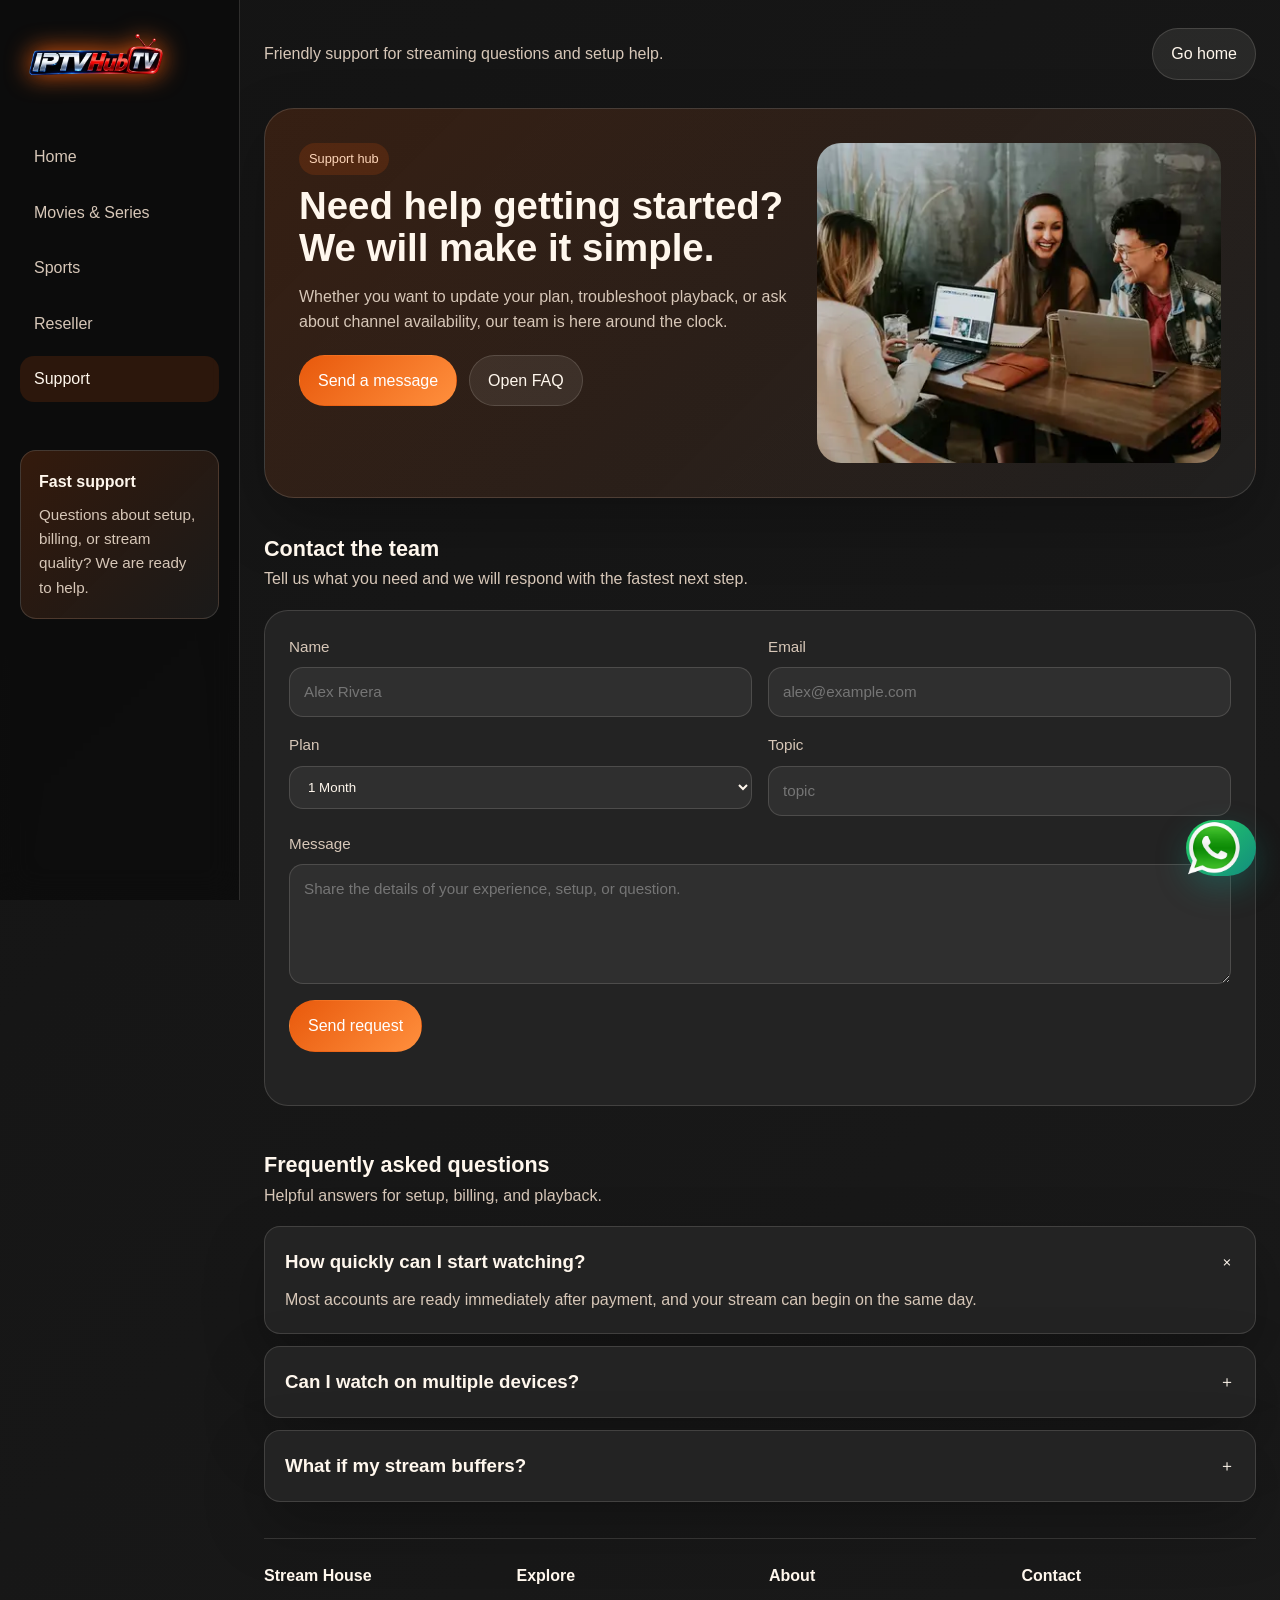
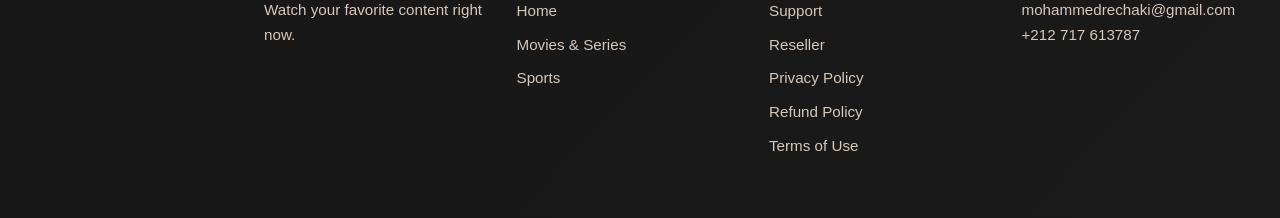
==== contact.html @ 65cf8fe4 "hello" ====
<!DOCTYPE html>
<html lang="en">
  <head>
    <meta charset="UTF-8" />
    <meta name="viewport" content="width=device-width, initial-scale=1.0" />
    <title>Support | Stream House</title>
    <meta name="description" content="Get support, browse frequently asked questions, and reach out to the Stream House team." />
    <link rel="stylesheet" href="assets/styles.css" />
  </head>
  <body>
    <div class="page-shell">
      <aside class="sidebar">
        <a class="brand" href="index.html"><img src="assets/img/logo.webp" alt="Stream House" /></a>
       <button class="mobile-toggle" aria-label="Toggle navigation" type="button">
          <span></span>
          <span></span>
          <span></span>
        </button>
        <nav class="nav-links">
          <a href="index.html">Home</a>
          <a href="movies.html">Movies &amp; Series</a>
          <a href="sports.html">Sports</a>
          <a href="reseller.html">Reseller</a>
          <a class="active" href="contact.html">Support</a>
        </nav>
        <div class="sidebar-card">
          <h3>Fast support</h3>
          <p>Questions about setup, billing, or stream quality? We are ready to help.</p>
        </div>
      </aside>

      <main class="content">
        <header class="topbar">
          <p>Friendly support for streaming questions and setup help.</p>
          <a class="btn btn-secondary" href="index.html">Go home</a>
        </header>

        <section class="hero">
          <div>
            <span class="badge">Support hub</span>
            <h1>Need help getting started? We will make it simple.</h1>
            <p class="lead">Whether you want to update your plan, troubleshoot playback, or ask about channel availability, our team is here around the clock.</p>
            <div class="hero-actions">
              <a class="btn btn-primary" href="#contact-form">Send a message</a>
              <a class="btn btn-secondary" href="#faq">Open FAQ</a>
            </div>
          </div>
          <div class="hero-media">
            <img src="assets/img/support.webp" alt="Customer support services" />
          </div>
        </section>

        <section class="section" id="contact-form">
          <div class="section-heading">
            <div>
              <h2>Contact the team</h2>
              <p>Tell us what you need and we will respond with the fastest next step.</p>
            </div>
          </div>
          <div class="form-card">
            <form id="contact-form-spree" class="form-grid" action="https://formspree.io/f/meajgwez" method="POST">
              <label>
                Name
                <input type="text" name="name" placeholder="Alex Rivera" required />
              </label>
              <label>
                Email
                <input type="email" name="email" placeholder="alex@example.com" required />
              </label>
              <label>
                Plan
                <select name="plan">
                  <option value="1 Month">1 Month</option>
                  <option value="3 Months">3 Months</option>
                  <option value="12 Months">12 Months</option>
                </select>
              </label>
              <label>
                Topic
                <input type="text" name="topic" placeholder="topic" />
              </label>
              <label style="grid-column: 1 / -1;">
                Message
                <textarea name="message" placeholder="Share the details of your experience, setup, or question." required></textarea>
              </label>
              <div style="grid-column: 1 / -1;">
                <button class="btn btn-primary" type="submit">Send request</button>
                <p class="status-message" id="contact-status"></p>
              </div>
            </form>
          </div>
        </section>

        <section class="section" id="faq">
          <div class="section-heading">
            <div>
              <h2>Frequently asked questions</h2>
              <p>Helpful answers for setup, billing, and playback.</p>
            </div>
          </div>
          <div class="faq-list">
            <article class="faq-item active">
              <header>
                <h3>How quickly can I start watching?</h3>
                <span class="faq-icon">＋</span>
              </header>
              <div class="faq-answer">
                <p>Most accounts are ready immediately after payment, and your stream can begin on the same day.</p>
              </div>
            </article>
            <article class="faq-item">
              <header>
                <h3>Can I watch on multiple devices?</h3>
                <span class="faq-icon">＋</span>
              </header>
              <div class="faq-answer">
                <p>Premium and Family plans support multi-device viewing so your home can stream at once.</p>
              </div>
            </article>
            <article class="faq-item">
              <header>
                <h3>What if my stream buffers?</h3>
                <span class="faq-icon">＋</span>
              </header>
              <div class="faq-answer">
                <p>Try switching networks or refreshing the app. Our support team can also help you optimize settings.</p>
              </div>
            </article>
          </div>
        </section>

        <footer class="site-footer">
          <div>
            <h3>Stream House</h3>
            <p>Watch your favorite content right now.</p>
          </div>
          <div>
            <h3>Explore</h3>
            <ul>
              <li><a href="index.html">Home</a></li>
              <li><a href="movies.html">Movies &amp; Series</a></li>
              <li><a href="sports.html">Sports</a></li>
            </ul>
          </div>
          <div>
            <h3>About</h3>
            <ul>
              <li><a href="contact.html">Support</a></li>
              <li><a href="reseller.html">Reseller</a></li>
              <li><a href="privacy-policy.html">Privacy Policy</a></li>
              <li><a href="refund-policy.html">Refund Policy</a></li>
              <li><a href="terms-of-use.html">Terms of Use</a></li>
            </ul>
          </div>
          <div>
            <h3>Contact</h3>
            <address style="font-style: normal; color: var(--muted);">
              <p>mohammedrechaki@gmail.com</p>
              <p>+212 717 613787</p>
            </address>
          </div>
        </footer>
      </main>
    </div>

    <a class="whatsapp-float" href="https://wa.me/212717613787?text=Hello%2C%20I%20have%20a%20support%20question." target="_blank" rel="noreferrer" aria-label="Contact us on WhatsApp">
      <span class="whatsapp-label">Chat on WhatsApp</span>
      <img src="assets/img/icons/logo-whatsapp.webp" alt="WhatsApp Icon" />
    </a>
    <script>
      window.addEventListener("DOMContentLoaded", function() {
        var form = document.getElementById("contact-form-spree");
        var status = document.getElementById("contact-status");
    
        function success() {
          form.reset();
          status.innerHTML = "Thanks for your submission! We'll get back to you shortly.";
        }
    
        function error() {
          status.innerHTML = "Oops! There was a problem submitting your form.";
        }
    
        form.addEventListener("submit", function(ev) {
          ev.preventDefault();
          var data = new FormData(form);
          fetch(form.action, {
            method: form.method,
            body: data,
            headers: {
                'Accept': 'application/json'
            }
          }).then(response => {
            if (response.ok) {
              success();
            } else {
              response.json().then(data => {
                if (Object.hasOwn(data, 'errors')) {
                  status.innerHTML = data["errors"].map(error => error["message"]).join(", ")
                } else {
                  error();
                }
              })
            }
          }).catch(error => {
            error();
          });
        });

        const urlParams = new URLSearchParams(window.location.search);
        const plan = urlParams.get('plan');
        if (plan) {
          form.querySelector('select[name="plan"]').value = plan;
        }
      });
    </script>
    <script src="assets/script.js"></script>
  </body>
</html>
---- assets/styles.css ----
/* Global theme tokens and base styling for the streaming storefront. */
:root {
  --bg: #1a1a1a;
  --surface: #232323;
  --surface-2: #2c2c2c;
  --text: #fff7ed;
  --muted: #d7c7b8;
  --accent: #e8590c;
  --accent-soft: #ff8f3d;
  --border: rgba(255, 247, 237, 0.14);
  --shadow: 0 24px 60px rgba(0, 0, 0, 0.25);
  --radius: 24px;
  --radius-sm: 16px;
}

* {
  box-sizing: border-box;
  margin: 0;
  padding: 0;
}

html {
  scroll-behavior: smooth;
}

body {
  font-family: Inter, "Segoe UI", Roboto, Arial, sans-serif;
  background: linear-gradient(135deg, #141414 0%, var(--bg) 100%);
  color: var(--text);
  line-height: 1.6;
}

a {
  color: inherit;
  text-decoration: none;
}

img {
  display: block;
  width: 100%;
  object-fit: cover;
}

button,
input,
textarea {
  font: inherit;
}

.page-shell {
  display: flex;
  min-height: 100vh;
  overflow-x: hidden;
}

.sidebar {
  width: 280px;
  padding: 10px 20px;
  border-right: 1px solid var(--border);
  background: rgba(12, 12, 12, 0.82);
  backdrop-filter: blur(16px);
  position: fixed;
  top: 0;
  left: 0;
  bottom: 0;
  display: flex;
  flex-direction: column;
  gap: 24px;
  z-index: 10;
}

.brand {
  display: flex;
  align-items: center;
}

.brand img {
  height: 100px;
  width: auto;
  object-fit: contain;
  transition: filter 0.3s ease;
   filter: drop-shadow(0 0 12px var(--accent));
}



.brand-mark {
  display: inline-flex;
  align-items: center;
  justify-content: center;
  width: 42px;
  height: 42px;
  border-radius: 14px;
  background: linear-gradient(135deg, var(--accent), var(--accent-soft));
  color: white;
}

.mobile-toggle {
  display: none;
  border: 0;
  background: var(--surface);
  color: var(--text);
  width: 46px;
  height: 46px;
  border-radius: 14px;
  cursor: pointer;
  position: relative;
  transition: transform 0.25s ease, background 0.25s ease;
}

.mobile-toggle:hover {
  transform: translateY(-1px);
}

.mobile-toggle span {
  position: absolute;
  left: 50%;
  top: 50%;
  width: 20px;
  height: 2px;
  background: currentColor;
  border-radius: 999px;
  transform: translate(-50%, -50%);
  transition: transform 0.25s ease, opacity 0.25s ease;
}

.mobile-toggle span:nth-child(2) {
  transform: translate(-50%, -8px);
}

.mobile-toggle span:nth-child(3) {
  transform: translate(-50%, 8px);
}

.mobile-toggle.active span:nth-child(1) {
  transform: translate(-50%, -50%) rotate(45deg);
}

.mobile-toggle.active span:nth-child(2) {
  opacity: 0;
}

.mobile-toggle.active span:nth-child(3) {
  transform: translate(-50%, -50%) rotate(-45deg);
}

.nav-links {
  display: flex;
  flex-direction: column;
  gap: 10px;
}

.nav-links a {
  padding: 10px 14px;
  border-radius: 14px;
  color: var(--muted);
  transition: 0.25s ease;
}

.nav-links a:hover,
.nav-links a.active {
  background: rgba(232, 89, 12, 0.14);
  color: var(--text);
}

.sidebar-card {
  margin-top: auto;
  margin-top: 24px;
  padding: 18px;
  border-radius: var(--radius-sm);
  background: linear-gradient(135deg, rgba(232, 89, 12, 0.18), rgba(255, 247, 237, 0.06));
  border: 1px solid var(--border);
}

.sidebar-card h3 {
  font-size: 1rem;
  margin-bottom: 8px;
}

.sidebar-card p {
  color: var(--muted);
  font-size: 0.95rem;
}

.content {
  flex: 1;
  min-width: 0;
  margin-left: 280px;
  padding: 32px 32px 60px;
}

.topbar {
  display: flex;
  justify-content: space-between;
  align-items: center;
  margin-bottom: 28px;
}

.topbar p {
  color: var(--muted);
}

.hero {
  display: grid;
  grid-template-columns: 1.1fr 0.9fr;
  gap: 24px;
  padding: 34px;
  border-radius: 30px;
  background: linear-gradient(135deg, rgba(232, 89, 12, 0.16), rgba(255, 247, 237, 0.04));
  border: 1px solid var(--border);
  box-shadow: var(--shadow);
}

.hero h1 {
  font-size: clamp(2rem, 3vw, 3rem);
  line-height: 1.1;
  margin-bottom: 14px;
}

.hero .lead {
  color: var(--muted);
  max-width: 580px;
  margin-bottom: 20px;
  font-size: 1rem;
}

.hero-actions {
  display: flex;
  flex-wrap: wrap;
  gap: 12px;
  margin-top: 18px;
}

.btn {
  display: inline-flex;
  align-items: center;
  justify-content: center;
  padding: 12px 18px;
  border-radius: 999px;
  border: 1px solid transparent;
  transition: transform 0.2s ease, background 0.2s ease;
  cursor: pointer;
}

.btn:hover {
  transform: translateY(-2px);
}

.btn-primary {
  background: linear-gradient(135deg, var(--accent), var(--accent-soft));
  color: white;
}

.btn-secondary {
  background: rgba(255, 247, 237, 0.08);
  color: var(--text);
  border-color: var(--border);
}

.hero-media {
  border-radius: 24px;
  overflow: hidden;
  min-height: 320px;
}

.hero-media img {
  height: 100%;
}

.section {
  padding: 34px 0 8px;
}

.section-heading {
  display: flex;
  justify-content: space-between;
  align-items: end;
  gap: 16px;
  margin-bottom: 18px;
}

.section-heading h2 {
  font-size: 1.35rem;
}

.section-heading p {
  color: var(--muted);
  max-width: 560px;
}

.card-grid {
  display: grid;
  grid-template-columns: repeat(3, minmax(0, 1fr));
  gap: 18px;
}

.testimonial-card,
.contact-card,
.faq-item,
.slide-card {
  background: var(--surface);
  border: 1px solid var(--border);
  border-radius: var(--radius-sm);
  padding: 20px;
  box-shadow: var(--shadow);
}

.slide-card h3,
.contact-card h3 {
  margin-bottom: 8px;
}

.slide-card p,
.contact-card p,
.faq-answer p {
  color: var(--muted);
}

.badge {
  display: inline-block;
  font-size: 0.8rem;
  padding: 6px 10px;
  border-radius: 999px;
  background: rgba(232, 89, 12, 0.16);
  color: #ffd7bb;
  margin-bottom: 10px;
}

.stats-grid {
  display: grid;
  grid-template-columns: repeat(4, minmax(0, 1fr));
  gap: 16px;
  margin-top: 18px;
}

.stat-card {
  padding: 20px;
  text-align: center;
  border-radius: 20px;
  background: linear-gradient(135deg, rgba(232, 89, 12, 0.18), rgba(255, 247, 237, 0.05));
  border: 1px solid var(--border);
}

.stat-number {
  display: block;
  font-size: 1.8rem;
  font-weight: 700;
  color: #ffd7bb;
}

.swiper-shell {
  position: relative;
  width: 100%;
}

.swiper {
  overflow: hidden;
  padding: 4px 0 16px;
}

.swiper-wrapper {
  display: flex;
  align-items: stretch;
}

.swiper-slide {
  height: auto;
  display: flex;
  padding: 0 8px;
  min-width: 0;
}

.slide-card {
  height: 100%;
  width: 100%;
  display: flex;
  flex-direction: column;
  gap: 12px;
  padding: 16px;
  min-width: 0;
}

.slider-actions {
  display: flex;
  justify-content: flex-end;
  gap: 10px;
  margin-top: 10px;
}

.slider-btn {
  border: 0;
  width: 42px;
  height: 42px;
  border-radius: 50%;
  background: rgba(255, 247, 237, 0.1);
  color: var(--text);
  cursor: pointer;
}

.slider-btn:disabled {
  opacity: 0.45;
  cursor: not-allowed;
}

.slide-card img {
  display: block;
  width: 100%;
  height: 280px;
  object-fit: cover;
  object-position: center;
  border-radius: 16px;
  aspect-ratio: 16 / 9;
}

.testimonial-grid {
  display: grid;
  grid-template-columns: repeat(3, minmax(0, 1fr));
  gap: 18px;
  align-items: stretch;
}

.testimonial-card {
  position: relative;
  display: flex;
  flex-direction: column;
  gap: 14px;
  padding: 22px;
  border-radius: 22px;
  background: linear-gradient(135deg, rgba(255, 255, 255, 0.08), rgba(255, 255, 255, 0.03));
  border: 1px solid var(--border);
  box-shadow: var(--shadow);
  backdrop-filter: blur(14px);
  overflow: hidden;
  transition: transform 0.35s ease, border-color 0.35s ease, box-shadow 0.35s ease;
}

.testimonial-card::before {
  content: "";
  position: absolute;
  right: -24px;
  bottom: -24px;
  width: 120px;
  height: 120px;
  border-radius: 50%;
  background: radial-gradient(circle, rgba(232, 89, 12, 0.2), transparent 70%);
  opacity: 0;
  transition: opacity 0.35s ease;
  pointer-events: none;
}

.testimonial-card:hover {
  transform: translateY(-6px);
  border-color: rgba(255, 143, 61, 0.38);
  box-shadow: 0 24px 60px rgba(0, 0, 0, 0.28);
}

.testimonial-card:hover::before {
  opacity: 1;
}

.testimonial-card:hover .testimonial-avatar {
  transform: scale(1.06);
}

.testimonial-card:hover .stars span {
  animation: starShimmer 0.7s ease infinite;
}

.testimonial-top {
  display: flex;
  align-items: center;
  gap: 12px;
}

.testimonial-avatar {
  display: inline-flex;
  align-items: center;
  justify-content: center;
  width: 48px;
  height: 48px;
  border-radius: 50%;
  background: linear-gradient(135deg, var(--accent), var(--accent-soft));
  color: white;
  font-weight: 700;
  flex-shrink: 0;
  transition: transform 0.35s ease;
}

.testimonial-person h3 {
  margin-bottom: 2px;
  font-size: 1rem;
}

.testimonial-role {
  color: var(--muted);
  font-size: 0.84rem;
}

.verified-badge {
  margin-left: auto;
  display: inline-flex;
  align-items: center;
  padding: 6px 10px;
  border-radius: 999px;
  background: rgba(232, 89, 12, 0.16);
  color: #ffd7bb;
  font-size: 0.72rem;
  letter-spacing: 0.04em;
  text-transform: uppercase;
}

.stars {
  display: flex;
  gap: 4px;
  color: #ffbf47;
  font-size: 1rem;
}

.testimonial-card blockquote {
  color: var(--muted);
  margin: 0;
  line-height: 1.75;
}

.testimonial-meta {
  color: #ffd7bb;
  font-size: 0.95rem;
  margin-top: auto;
}

@keyframes starShimmer {
  0%,
  100% {
    transform: translateY(0);
  }
  50% {
    transform: translateY(-1px);
  }
}

.faq-list {
  display: grid;
  gap: 12px;
}

.faq-item header {
  display: flex;
  justify-content: space-between;
  align-items: center;
  cursor: pointer;
}

.faq-answer {
  max-height: 0;
  overflow: hidden;
  transition: max-height 0.25s ease;
}

.faq-item.active .faq-answer {
  max-height: 140px;
  margin-top: 10px;
}

.faq-icon {
  transition: transform 0.2s ease;
}

.faq-item.active .faq-icon {
  transform: rotate(45deg);
}



.form-card,
.contact-card {
  padding: 24px;
  border-radius: 24px;
  background: var(--surface);
  border: 1px solid var(--border);
}

.form-grid {
  display: grid;
  grid-template-columns: repeat(2, minmax(0, 1fr));
  gap: 16px;
}

label {
  display: flex;
  flex-direction: column;
  gap: 8px;
  color: var(--muted);
  font-size: 0.95rem;
}

input,
textarea,
select {
  padding: 12px 14px;
  border-radius: 14px;
  border: 1px solid var(--border);
  background: rgba(255, 255, 255, 0.06);
  color: var(--text);
}

textarea {
  min-height: 120px;
  resize: vertical;
}

.site-footer {
  margin-top: 28px;
  padding-top: 24px;
  border-top: 1px solid var(--border);
  display: grid;
  grid-template-columns: repeat(4, minmax(0, 1fr));
  gap: 18px;
}

.site-footer h3 {
  margin-bottom: 10px;
  font-size: 1rem;
}

.site-footer a,
.site-footer p {
  color: var(--muted);
  font-size: 0.95rem;
}

.site-footer ul {
  list-style: none;
  display: grid;
  gap: 8px;
}

.whatsapp-float {
  position: fixed;
  right: 24px;
  bottom: 24px;
  display: inline-flex;
  align-items: center;
  gap: 10px;
  padding: 0 14px 0 0;
  height: 56px;
  border-radius: 999px;
  background: linear-gradient(135deg, #25D366, #128C7E);
  color: white;
  box-shadow: 0 12px 30px rgba(18, 140, 126, 0.35);
  z-index: 1000;
  transition: transform 0.2s ease, box-shadow 0.2s ease, padding 0.25s ease;
  animation: whatsappPulse 2.4s ease-in-out infinite;
  text-decoration: none;
}

.whatsapp-float:hover {
  transform: translateY(-2px) scale(1.04);
  box-shadow: 0 16px 34px rgba(18, 140, 126, 0.4);
  animation: none;
  padding-right: 18px;
}

.whatsapp-float svg,
.whatsapp-float img {
  width: 56px;
  height: 56px;
  flex-shrink: 0;
}

.whatsapp-label {
  display: none;
}

@keyframes whatsappPulse {
  0%, 100% {
    transform: scale(1);
    box-shadow: 0 12px 30px rgba(18, 140, 126, 0.35);
  }
  50% {
    transform: scale(1.05);
    box-shadow: 0 16px 34px rgba(18, 140, 126, 0.45);
  }
}

.status-message {
  margin-top: 10px;
  color: #ffd7bb;
  min-height: 1.2em;
}

.section-features,
.section-devices,
.how-it-works-section,
.testimonials-section {
  padding-top: 28px;
}

.testimonials-section {
  position: relative;
}

.feature-grid,
.device-grid {
  display: grid;
  gap: 18px;
}

.feature-grid {
  grid-template-columns: repeat(4, minmax(0, 1fr));
}

.how-it-works-grid {
  display: grid;
  grid-template-columns: repeat(3, minmax(0, 1fr));
  gap: 18px;
}

.device-grid {
  grid-template-columns: repeat(6, minmax(0, 1fr));
}

.feature-card,
.device-card {
  position: relative;
  overflow: hidden;
  padding: 22px;
  border-radius: 20px;
  background: linear-gradient(135deg, rgba(255, 255, 255, 0.08), rgba(255, 255, 255, 0.03));
  border: 1px solid var(--border);
  box-shadow: var(--shadow);
  backdrop-filter: blur(12px);
  transition: transform 0.35s ease, border-color 0.35s ease, box-shadow 0.35s ease;
}

.feature-card:hover,
.device-card:hover {
  transform: translateY(-8px);
  border-color: rgba(255, 143, 61, 0.42);
  box-shadow: 0 30px 70px rgba(0, 0, 0, 0.28);
}

.feature-icon,
.device-icon {
  display: inline-flex;
  align-items: center;
  justify-content: center;
  width: 56px;
  height: 56px;
  border-radius: 50%;
  overflow: hidden;
  background: linear-gradient(135deg, rgba(232, 89, 12, 0.95), rgba(255, 143, 61, 0.9));
  color: white;
  box-shadow: inset 0 1px 0 rgba(255, 255, 255, 0.2);
  transition: transform 0.35s ease, box-shadow 0.35s ease;
}

.feature-card:hover .feature-icon,
.device-card:hover .device-icon {
  transform: scale(1.06);
  box-shadow: 0 10px 20px rgba(232, 89, 12, 0.2);
}


.device-icon img {
  width: 100%;
  height: 100%;
  object-fit: contain;
  padding: 12px;
  display: block;
  filter: drop-shadow(0 4px 6px rgba(0, 0, 0, 0.2));
}
.feature-icon img{
 width: 100%;
  height: 100%;
  object-fit: cover;
  display: block;
  filter: drop-shadow(0 4px 6px rgba(0, 0, 0, 0.2));
}


.feature-card h3,
.device-card h3 {
  margin: 16px 0 8px;
  font-size: 1.05rem;
}

.feature-card p {
  color: var(--muted);
  font-size: 0.95rem;
}

.how-it-works-card {
  position: relative;
  display: flex;
  flex-direction: column;
  align-items: flex-start;
  gap: 14px;
  padding: 24px;
  border-radius: 22px;
  background: linear-gradient(135deg, rgba(255, 255, 255, 0.08), rgba(255, 255, 255, 0.03));
  border: 1px solid var(--border);
  box-shadow: var(--shadow);
  backdrop-filter: blur(12px);
  transition: transform 0.35s ease, border-color 0.35s ease, box-shadow 0.35s ease;
  overflow: hidden;
}

.how-it-works-card:hover {
  transform: translateY(-8px);
  border-color: rgba(255, 143, 61, 0.42);
  box-shadow: 0 30px 70px rgba(0, 0, 0, 0.28);
}

.step-number {
  font-size: clamp(2.25rem, 4vw, 3rem);
  font-weight: 800;
  line-height: 1;
  letter-spacing: 0.08em;
  color: rgba(255, 247, 237, 0.16);
}

.step-icon {
  display: inline-flex;
  align-items: center;
  justify-content: center;
  width: 56px;
  height: 56px;
  border-radius: 50%;
  background: linear-gradient(135deg, var(--accent), var(--accent-soft));
  color: white;
  box-shadow: inset 0 1px 0 rgba(255, 255, 255, 0.2);
}

.step-icon svg {
  width: 24px;
  height: 24px;
}

.how-it-works-card h3 {
  margin: 0;
  font-size: 1.05rem;
}

.how-it-works-card p {
  color: var(--muted);
  font-size: 0.95rem;
  margin: 0;
}

.device-card {
  display: flex;
  flex-direction: column;
  align-items: flex-start;
  justify-content: space-between;
  min-height: 162px;
}

.device-badge {
  display: inline-flex;
  align-items: center;
  padding: 6px 10px;
  border-radius: 999px;
  background: rgba(232, 89, 12, 0.16);
  color: #ffd7bb;
  font-size: 0.8rem;
}

.reveal {
  opacity: 0;
  transform: translateY(24px) scale(0.98);
  transition: opacity 0.7s ease, transform 0.7s ease;
  transition-delay: var(--delay, 0s);
}

.reveal.is-visible {
  opacity: 1;
  transform: translateY(0) scale(1);
}

.pricing-section {
  position: relative;
  overflow: hidden;
}

.pricing-section::before {
  content: "";
  position: absolute;
  right: -60px;
  top: -40px;
  width: 220px;
  height: 220px;
  border-radius: 50%;
  background: radial-gradient(circle, rgba(232, 89, 12, 0.24), transparent 70%);
  filter: blur(40px);
  pointer-events: none;
}

.pricing-grid {
  display: grid;
  grid-template-columns: repeat(3, minmax(0, 1fr));
  gap: 18px;
  margin-top: 10px;
}

.pricing-card {
  position: relative;
  display: flex;
  flex-direction: column;
  gap: 16px;
  padding: 24px;
  border-radius: 24px;
  background: linear-gradient(135deg, rgba(255, 255, 255, 0.08), rgba(255, 255, 255, 0.03));
  border: 1px solid var(--border);
  box-shadow: var(--shadow);
  transition: transform 0.3s ease, border-color 0.3s ease, box-shadow 0.3s ease;
}

.pricing-card:hover {
  transform: translateY(-8px);
  border-color: rgba(255, 143, 61, 0.38);
  box-shadow: 0 30px 70px rgba(0, 0, 0, 0.28);
}

.pricing-card-featured {
  border-color: rgba(255, 143, 61, 0.4);
  transform: translateY(-6px) scale(1.01);
  background: linear-gradient(135deg, rgba(232, 89, 12, 0.18), rgba(255, 255, 255, 0.05));
}

.pricing-card-featured:hover {
  transform: translateY(-10px) scale(1.02);
}

.popular-badge {
  position: absolute;
  top: 16px;
  right: 16px;
  display: inline-flex;
  align-items: center;
  padding: 6px 10px;
  border-radius: 999px;
  background: rgba(255, 247, 237, 0.14);
  color: #ffd7bb;
  font-size: 0.75rem;
  letter-spacing: 0.04em;
  text-transform: uppercase;
}

.pricing-header h3 {
  margin-bottom: 6px;
  font-size: 1.2rem;
}

.pricing-meta {
  color: var(--muted);
  font-size: 0.95rem;
}

.price-row {
  display: flex;
  align-items: baseline;
  gap: 6px;
}

.price {
  font-size: 2.1rem;
  font-weight: 700;
  color: #ffd7bb;
}

.price-period {
  color: var(--muted);
  font-size: 0.95rem;
}

.pricing-features {
  list-style: none;
  display: grid;
  gap: 10px;
  color: var(--muted);
  margin-top: 4px;
}

.pricing-features li {
  display: flex;
  align-items: center;
  gap: 10px;
}

.feature-check {
  display: inline-flex;
  align-items: center;
  justify-content: center;
  width: 22px;
  height: 22px;
  border-radius: 50%;
  background: rgba(232, 89, 12, 0.16);
  color: #ffd7bb;
  font-size: 0.85rem;
  flex-shrink: 0;
}

.pricing-btn {
  margin-top: auto;
  width: 100%;
}

.pricing-footer {
  display: flex;
  flex-wrap: wrap;
  justify-content: space-between;
  align-items: center;
  gap: 12px;
  margin-top: 20px;
  padding: 18px 20px;
  border-radius: 20px;
  background: rgba(255, 255, 255, 0.05);
  border: 1px solid var(--border);
}

.pricing-trust {
  display: flex;
  flex-wrap: wrap;
  align-items: center;
  gap: 12px;
}

.trust-badge {
  display: inline-flex;
  align-items: center;
  padding: 8px 12px;
  border-radius: 999px;
  background: rgba(232, 89, 12, 0.16);
  color: #ffd7bb;
  font-size: 0.9rem;
}

.payment-icons {
  display: flex;
  flex-wrap: wrap;
  gap: 8px;
}

.payment-chip {
  padding: 8px 10px;
  border-radius: 999px;
  background: rgba(255, 255, 255, 0.07);
  border: 1px solid var(--border);
  color: var(--muted);
  font-size: 0.82rem;
}

.pricing-note {
  color: var(--muted);
  font-size: 0.95rem;
}

.faq-preview {
  margin-top: 20px;
  padding: 20px;
  border-radius: 24px;
  background: linear-gradient(135deg, rgba(232, 89, 12, 0.12), rgba(255, 255, 255, 0.04));
  border: 1px solid var(--border);
}

.faq-preview-header h3 {
  margin-bottom: 12px;
  font-size: 1.08rem;
}

.faq-preview .faq-item {
  padding: 16px 18px;
}

.faq-preview .faq-item header h4 {
  font-size: 1rem;
}

.live-tv-section {
  padding-top: 28px;
}

.live-tv-swiper-shell {
  overflow: hidden;
  padding: 4px 0 8px;
}

.live-tv-swiper {
  overflow: visible;
}

.live-tv-swiper .swiper-wrapper {
  align-items: center;
}

.live-tv-slide {
  width: auto;
  display: flex;
  align-items: center;
  justify-content: center;
}

.live-tv-slide img {
  width: 100px;
  height: 56px;
  object-fit: contain;
  padding: 10px 8px;
  border-radius: 16px;
  background: transparent;
  box-shadow: none;
  border: none;
  transition: transform 0.3s ease;
}

.live-tv-slide:hover img {
  transform: translateY(-4px);
}

.cta-section {
  padding-top: 28px;
}

.cta-card {
  position: relative;
  display: flex;
  flex-direction: column;
  align-items: center;
  text-align: center;
  gap: 16px;
  padding: 36px 28px;
  border-radius: 28px;
  background: linear-gradient(135deg, rgba(232, 89, 12, 0.14), rgba(255, 255, 255, 0.05));
  border: 1px solid var(--border);
  box-shadow: var(--shadow);
  overflow: hidden;
}

.cta-card::before {
  content: "";
  position: absolute;
  inset: auto -50px -40px auto;
  width: 220px;
  height: 220px;
  border-radius: 50%;
  background: radial-gradient(circle, rgba(232, 89, 12, 0.18), transparent 70%);
  pointer-events: none;
}

.cta-card h2 {
  font-size: clamp(1.6rem, 2.6vw, 2.2rem);
  line-height: 1.2;
}

.cta-card > p {
  color: var(--muted);
  max-width: 760px;
  margin: 0 auto;
}

.cta-highlights {
  display: flex;
  flex-wrap: wrap;
  justify-content: center;
  gap: 10px 14px;
  list-style: none;
  padding: 0;
  margin: 4px 0 0;
}

.cta-highlights li {
  display: inline-flex;
  align-items: center;
  gap: 8px;
  padding: 8px 12px;
  border-radius: 999px;
  background: rgba(255, 255, 255, 0.06);
  border: 1px solid var(--border);
  color: var(--muted);
  font-size: 0.92rem;
}

.cta-actions {
  display: flex;
  flex-wrap: wrap;
  justify-content: center;
  gap: 12px;
  width: 100%;
  margin-top: 6px;
}

.cta-btn {
  min-width: 220px;
  justify-content: center;
}

.cta-btn-outline {
  background: rgba(255, 255, 255, 0.04);
  border-color: var(--border);
}

.cta-icon {
  display: inline-flex;
  align-items: center;
  justify-content: center;
  margin-right: 8px;
}

.cta-icon svg {
  width: 18px;
  height: 18px;
}

.cta-note {
  color: var(--muted);
  font-size: 0.95rem;
  margin-top: 2px;
}

.collection-card,
.genre-card,
.rank-card,
.release-card {
  position: relative;
  overflow: hidden;
  display: flex;
  flex-direction: column;
  gap: 12px;
  padding: 20px;
  border-radius: 22px;
  background: linear-gradient(135deg, rgba(255, 255, 255, 0.08), rgba(255, 255, 255, 0.03));
  border: 1px solid var(--border);
  box-shadow: var(--shadow);
  transition: transform 0.35s ease, border-color 0.35s ease, box-shadow 0.35s ease;
}

.collection-card:hover,
.genre-card:hover,
.rank-card:hover,
.release-card:hover {
  transform: translateY(-6px);
  border-color: rgba(255, 143, 61, 0.38);
  box-shadow: 0 24px 60px rgba(0, 0, 0, 0.28);
}

.collection-visual {
  height: 124px;
  border-radius: 16px;
  background-size: cover;
  background-position: center;
  margin-bottom: 4px;
  overflow: hidden;
}

.collection-visual img {
  width: 100%;
  height: 100%;
  object-fit: cover;
  display: block;
}

.collection-visual-1 {
  background: linear-gradient(135deg, rgba(232, 89, 12, 0.9), rgba(255, 143, 61, 0.4));
}

.collection-visual-2 {
  background: linear-gradient(135deg, rgba(255, 143, 61, 0.95), rgba(255, 247, 237, 0.18));
}

.collection-visual-3 {
  background: linear-gradient(135deg, rgba(255, 247, 237, 0.22), rgba(232, 89, 12, 0.8));
}

.collection-visual-4 {
  background: linear-gradient(135deg, rgba(20, 20, 20, 0.95), rgba(232, 89, 12, 0.42));
}

.collection-visual-5 {
  background: linear-gradient(135deg, rgba(255, 255, 255, 0.16), rgba(232, 89, 12, 0.72));
}

.collection-visual-6 {
  background: linear-gradient(135deg, rgba(232, 89, 12, 0.74), rgba(10, 10, 10, 0.92));
}

.collection-card h3,
.genre-card span,
.rank-card h3,
.release-card h3 {
  font-size: 1.05rem;
}

.collection-card p,
.genre-card,
.rank-card p,
.release-card p {
  color: var(--muted);
}

.genre-grid {
  display: grid;
  grid-template-columns: repeat(4, minmax(0, 1fr));
  gap: 18px;
}

.genre-card {
  align-items: center;
  justify-content: center;
  min-height: 88px;
  text-align: center;
  font-weight: 600;
  letter-spacing: 0.04em;
  text-transform: uppercase;
}

.ranked-list {
  display: grid;
  gap: 14px;
  list-style: none;
}

.rank-card {
  flex-direction: row;
  align-items: flex-start;
  gap: 16px;
}

.rank-number {
  display: inline-flex;
  align-items: center;
  justify-content: center;
  width: 44px;
  height: 44px;
  border-radius: 50%;
  background: linear-gradient(135deg, var(--accent), var(--accent-soft));
  color: white;
  font-weight: 700;
  flex-shrink: 0;
}

.rank-top,
.release-top {
  display: flex;
  align-items: center;
  justify-content: space-between;
  gap: 10px;
  margin-bottom: 6px;
}

.release-grid {
  display: grid;
  grid-template-columns: repeat(3, minmax(0, 1fr));
  gap: 18px;
}

.poster-placeholder {
  display: flex;
  align-items: center;
  justify-content: center;
  min-height: 164px;
  border-radius: 16px;
  background: linear-gradient(135deg, rgba(232, 89, 12, 0.25), rgba(255, 247, 237, 0.06));
  color: #ffd7bb;
  font-weight: 700;
  letter-spacing: 0.08em;
  text-transform: uppercase;
}

.release-poster {
  display: block;
  width: 100%;
  height: 164px;
  object-fit: cover;
  object-position: center;
  border-radius: 16px;
}

.release-body {
  display: flex;
  flex-direction: column;
  gap: 8px;
}

.release-tags {
  display: flex;
  flex-wrap: wrap;
  gap: 8px;
}

.chip {
  display: inline-flex;
  align-items: center;
  padding: 6px 10px;
  border-radius: 999px;
  background: rgba(232, 89, 12, 0.16);
  color: #ffd7bb;
  font-size: 0.78rem;
}

.feature-icon svg,
.device-icon svg {
  width: 24px;
  height: 24px;
}

@media (max-width: 960px) {
  .page-shell {
    flex-direction: column;
  }

  .sidebar {
    width: 100%;
    height: auto;
    position: relative;
    inset: auto;
    z-index: 1000;
    display: flex;
    flex-direction: row;
    align-items: center;
    justify-content: space-between;
    padding: 16px 18px;
    border-right: 0;
    border-bottom: 1px solid var(--border);
    border-radius: 0 0 20px 20px;
  }

  .nav-links {
    display: none;
    position: absolute;
    top: calc(100% + 10px);
    left: 16px;
    right: 16px;
    flex-direction: column;
    padding: 12px;
    border-radius: 16px;
    background: rgba(12, 12, 12, 0.96);
    border: 1px solid var(--border);
    opacity: 0;
    transform: translateY(-6px);
    transition: opacity 0.25s ease, transform 0.25s ease;
    pointer-events: none;
  }

  .nav-links.show {
    display: flex;
    opacity: 1;
    transform: translateY(0);
    pointer-events: auto;
  }

  .mobile-toggle {
    display: inline-flex;
    justify-content: center;
    align-items: center;
    margin-left: auto;
  }

  .content {
    margin-left: 0;
    padding-top: 110px;
  }

  .hero,
  .newsletter {
    grid-template-columns: 1fr;
  }

  .card-grid,
  .stats-grid,
  .testimonial-grid,
  .site-footer {
    grid-template-columns: 1fr 1fr;
  }

  .feature-grid {
    grid-template-columns: repeat(2, minmax(0, 1fr));
  }

  .genre-grid {
    grid-template-columns: repeat(3, minmax(0, 1fr));
  }

  .release-grid {
    grid-template-columns: repeat(2, minmax(0, 1fr));
  }

  .how-it-works-grid {
    grid-template-columns: repeat(2, minmax(0, 1fr));
  }

  .device-grid {
    grid-template-columns: repeat(4, minmax(0, 1fr));
  }

  .pricing-grid {
    grid-template-columns: repeat(2, minmax(0, 1fr));
  }

  .pricing-card-featured {
    grid-column: span 2;
  }
}

@media (min-width: 961px) and (max-width: 1280px) {
  .sidebar {
    width: 240px;
  }

  .content {
    margin-left: 240px;
    padding: 28px 24px 60px;
  }
}

@media (max-width: 640px) {
  .content {
    padding: 20px 16px 48px;
  }

  .hero,
  .newsletter,
  .form-card,
  .contact-card,
  .plan-card,
  .slide-card {
    padding: 18px;
  }

  .card-grid,
  .stats-grid,
  .testimonial-grid,
  .site-footer,
  .form-grid,
  .feature-grid,
  .how-it-works-grid,
  .genre-grid,
  .release-grid {
    grid-template-columns: 1fr;
  }

  .device-grid {
    grid-template-columns: repeat(2, minmax(0, 1fr));
  }

  .device-card {
    min-height: 140px;
    padding: 18px;
  }

  .device-icon {
    width: 46px;
    height: 46px;
  }

  .device-icon img {
    padding: 10px;
  }

  .hero-actions,
  .newsletter-form {
    flex-direction: column;
  }

  .pricing-grid {
    grid-template-columns: 1fr;
  }

  .pricing-card-featured {
    grid-column: span 1;
  }

  .pricing-footer {
    flex-direction: column;
    align-items: flex-start;
  }

  .cta-actions {
    flex-direction: column;
    align-items: stretch;
  }

  .cta-btn {
    width: 100%;
    min-width: 0;
  }

  .live-tv-slide img {
    width: 84px;
    height: 48px;
    padding: 8px 10px;
  }
}
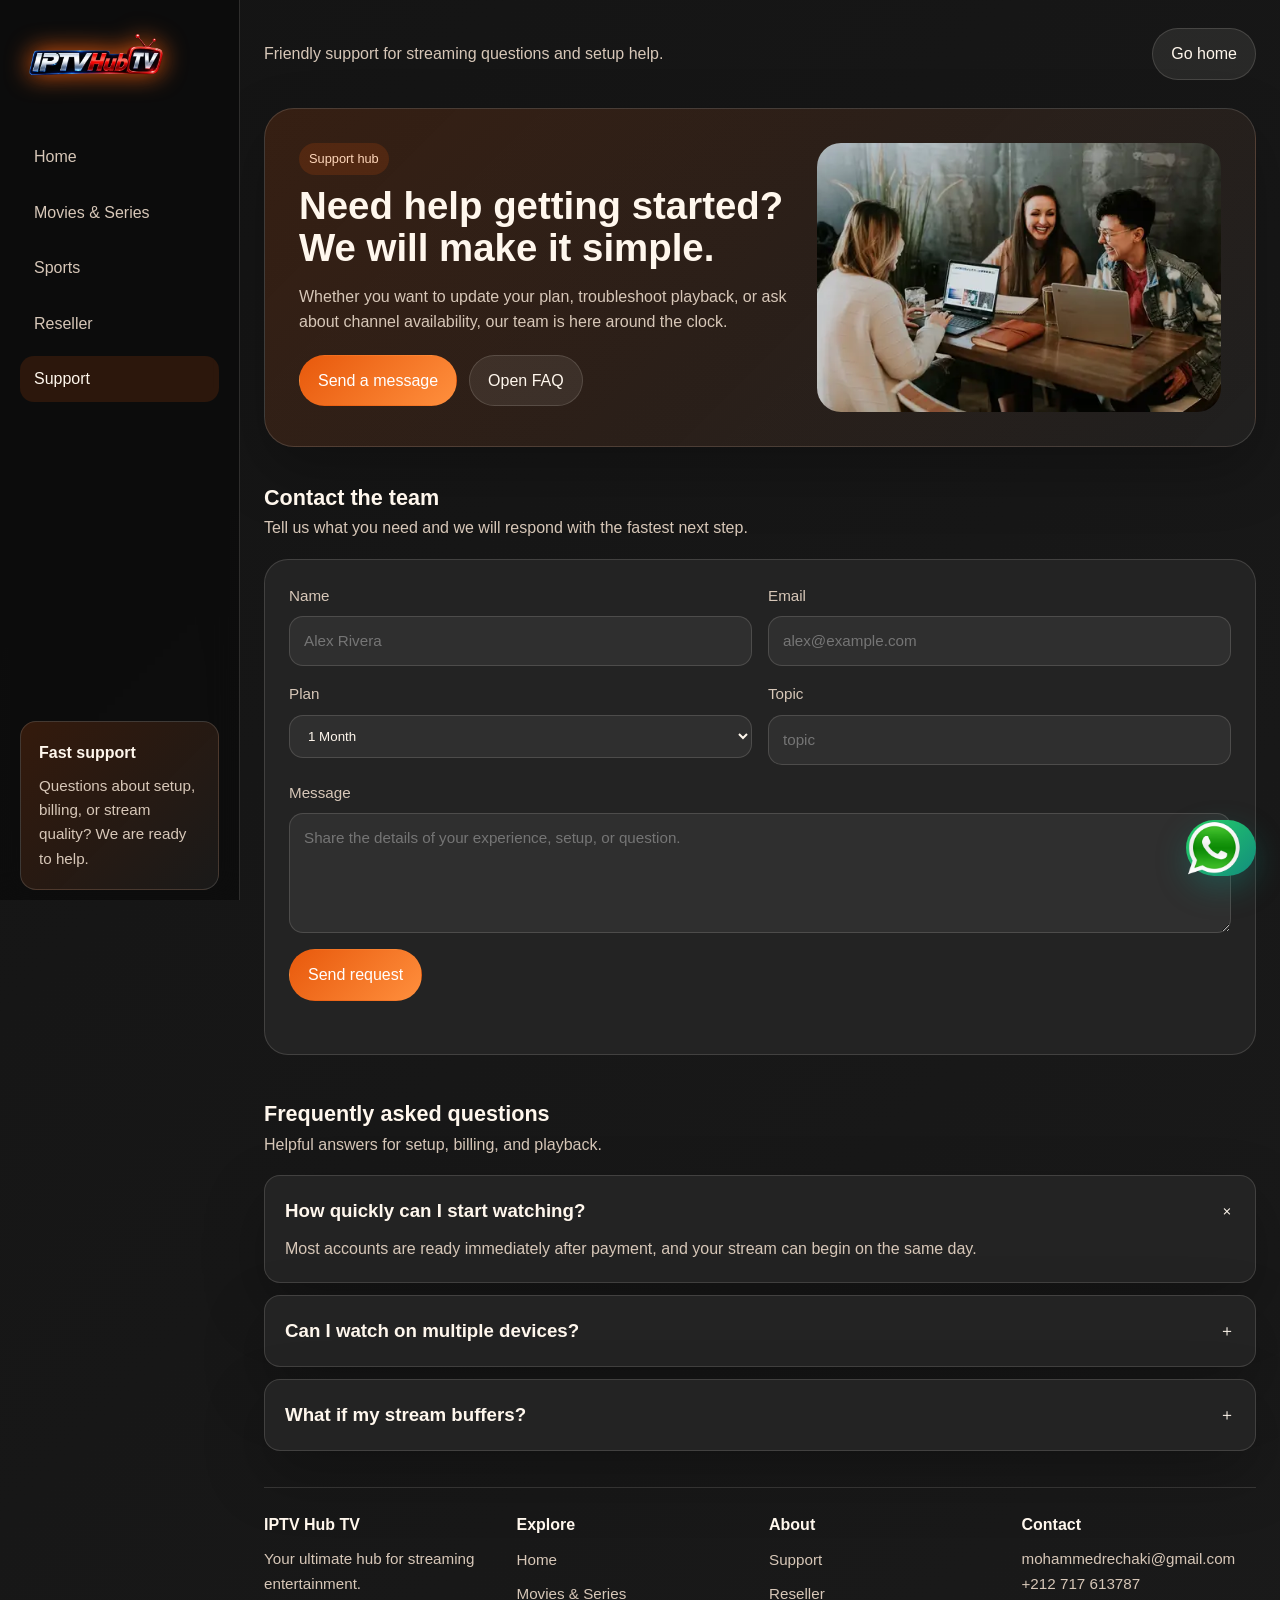
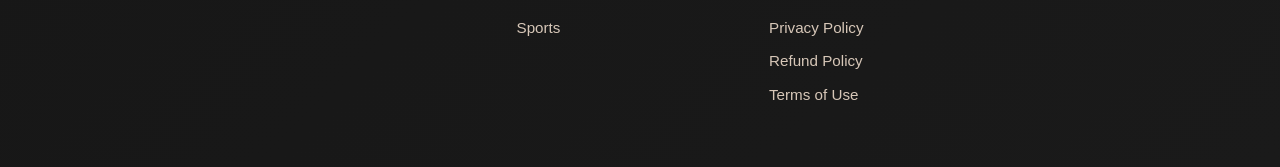
==== commit 366e2d85: "lol" ====
--- a/contact.html
+++ b/contact.html
@@ -1,219 +1,278 @@
 <!DOCTYPE html>
 <html lang="en">
-  <head>
-    <meta charset="UTF-8" />
-    <meta name="viewport" content="width=device-width, initial-scale=1.0" />
-    <title>Support | Stream House</title>
-    <meta name="description" content="Get support, browse frequently asked questions, and reach out to the Stream House team." />
-    <link rel="stylesheet" href="assets/styles.css" />
-  </head>
-  <body>
-    <div class="page-shell">
-      <aside class="sidebar">
-        <a class="brand" href="index.html"><img src="assets/img/logo.webp" alt="Stream House" /></a>
-       <button class="mobile-toggle" aria-label="Toggle navigation" type="button">
-          <span></span>
-          <span></span>
-          <span></span>
-        </button>
-        <nav class="nav-links">
-          <a href="index.html">Home</a>
-          <a href="movies.html">Movies &amp; Series</a>
-          <a href="sports.html">Sports</a>
-          <a href="reseller.html">Reseller</a>
-          <a class="active" href="contact.html">Support</a>
-        </nav>
-        <div class="sidebar-card">
-          <h3>Fast support</h3>
-          <p>Questions about setup, billing, or stream quality? We are ready to help.</p>
-        </div>
-      </aside>
-
-      <main class="content">
-        <header class="topbar">
-          <p>Friendly support for streaming questions and setup help.</p>
-          <a class="btn btn-secondary" href="index.html">Go home</a>
-        </header>
-
-        <section class="hero">
+
+<head>
+  <meta charset="UTF-8" />
+  <meta name="viewport" content="width=device-width, initial-scale=1.0" />
+  <title>Support | IPTV Hub TV</title>
+  <meta name="description"
+    content="Get support, browse frequently asked questions, and reach out to the IPTV Hub TV team." />
+  <link rel="canonical" href="https://iptvhubtv.com/contact.html" />
+  <link rel="stylesheet" href="assets/styles.css" />
+
+  <link rel="icon" type="image/png" href="favicon/favicon-96x96.png" sizes="96x96" />
+  <link rel="icon" type="image/svg+xml" href="favicon/favicon.svg" />
+  <link rel="shortcut icon" href="favicon/favicon.ico" />
+  <link rel="apple-touch-icon" sizes="180x180" href="favicon/apple-touch-icon.png" />
+  <meta name="apple-mobile-web-app-title" content="IptvHubTv" />
+  <link rel="manifest" href="favicon/site.webmanifest" />
+
+  <script type="application/ld+json">
+    {
+      "@context": "https://schema.org",
+      "@graph": [
+        {
+          "@type": "WebPage",
+          "url": "https://iptvhubtv.com/contact.html",
+          "name": "Support | IPTV Hub TV",
+          "description": "Get support, browse frequently asked questions, and reach out to the IPTV Hub TV team.",
+          "isPartOf": {
+            "@id": "https://iptvhubtv.com/#website"
+          }
+        },
+        {
+          "@type": "BreadcrumbList",
+          "itemListElement": [
+            { "@type": "ListItem", "position": 1, "name": "Home", "item": "https://iptvhubtv.com/" },
+            { "@type": "ListItem", "position": 2, "name": "Support" }
+          ]
+        },
+        {
+          "@type": "FAQPage",
+          "mainEntity": [
+            {
+              "@type": "Question",
+              "name": "How quickly can I start watching?",
+              "acceptedAnswer": { "@type": "Answer", "text": "Most accounts are ready immediately after payment, and your stream can begin on the same day." }
+            },
+            {
+              "@type": "Question",
+              "name": "Can I watch on multiple devices?",
+              "acceptedAnswer": { "@type": "Answer", "text": "Premium and Family plans support multi-device viewing so your home can stream at once." }
+            },
+            {
+              "@type": "Question",
+              "name": "What if my stream buffers?",
+              "acceptedAnswer": { "@type": "Answer", "text": "Try switching networks or refreshing the app. Our support team can also help you optimize settings." }
+            }
+          ]
+        }
+      ]
+    }
+    </script>
+</head>
+
+<body>
+  <div class="page-shell">
+    <aside class="sidebar">
+      <a class="brand" href="index.html"><img src="assets/img/logo.webp" alt="IPTV Hub TV Logo" width="100" height="100" /></a>
+      <button class="mobile-toggle" aria-label="Toggle navigation" type="button">
+        <span></span>
+        <span></span>
+        <span></span>
+      </button>
+      <nav class="nav-links">
+        <a href="index.html">Home</a>
+        <a href="movies.html">Movies &amp; Series</a>
+        <a href="sports.html">Sports</a>
+        <a href="reseller.html">Reseller</a>
+        <a class="active" href="contact.html">Support</a>
+      </nav>
+      <div class="sidebar-card">
+        <h3>Fast support</h3>
+        <p>Questions about setup, billing, or stream quality? We are ready to help.</p>
+      </div>
+    </aside>
+
+    <main class="content">
+      <header class="topbar">
+        <p>Friendly support for streaming questions and setup help.</p>
+        <a class="btn btn-secondary" href="index.html">Go home</a>
+      </header>
+
+      <section class="hero">
+        <div>
+          <span class="badge">Support hub</span>
+          <h1>Need help getting started? We will make it simple.</h1>
+          <p class="lead">Whether you want to update your plan, troubleshoot playback, or ask about channel
+            availability, our team is here around the clock.</p>
+          <div class="hero-actions">
+            <a class="btn btn-primary" href="#contact-form">Send a message</a>
+            <a class="btn btn-secondary" href="#faq">Open FAQ</a>
+          </div>
+        </div>
+        <div class="hero-media">
+          <img src="assets/img/support.webp" alt="Customer support services" />
+        </div>
+      </section>
+
+      <section class="section" id="contact-form">
+        <div class="section-heading">
           <div>
-            <span class="badge">Support hub</span>
-            <h1>Need help getting started? We will make it simple.</h1>
-            <p class="lead">Whether you want to update your plan, troubleshoot playback, or ask about channel availability, our team is here around the clock.</p>
-            <div class="hero-actions">
-              <a class="btn btn-primary" href="#contact-form">Send a message</a>
-              <a class="btn btn-secondary" href="#faq">Open FAQ</a>
-            </div>
+            <h2>Contact the team</h2>
+            <p>Tell us what you need and we will respond with the fastest next step.</p>
           </div>
-          <div class="hero-media">
-            <img src="assets/img/support.webp" alt="Customer support services" />
+        </div>
+        <div class="form-card">
+          <form id="contact-form-spree" class="form-grid" action="https://formspree.io/f/meajgwez" method="POST">
+            <label>
+              Name
+              <input type="text" name="name" placeholder="Alex Rivera" required />
+            </label>
+            <label>
+              Email
+              <input type="email" name="email" placeholder="alex@example.com" required />
+            </label>
+            <label>
+              Plan
+              <select name="plan">
+                <option value="1 Month">1 Month</option>
+                <option value="3 Months">3 Months</option>
+                <option value="12 Months">12 Months</option>
+              </select>
+            </label>
+            <label>
+              Topic
+              <input type="text" name="topic" placeholder="topic" />
+            </label>
+            <label style="grid-column: 1 / -1;">
+              Message
+              <textarea name="message" placeholder="Share the details of your experience, setup, or question."
+                required></textarea>
+            </label>
+            <div style="grid-column: 1 / -1;">
+              <button class="btn btn-primary" type="submit">Send request</button>
+              <p class="status-message" id="contact-status"></p>
+            </div>
+          </form>
+        </div>
+      </section>
+
+      <section class="section" id="faq">
+        <div class="section-heading">
+          <div>
+            <h2>Frequently asked questions</h2>
+            <p>Helpful answers for setup, billing, and playback.</p>
           </div>
-        </section>
-
-        <section class="section" id="contact-form">
-          <div class="section-heading">
-            <div>
-              <h2>Contact the team</h2>
-              <p>Tell us what you need and we will respond with the fastest next step.</p>
-            </div>
-          </div>
-          <div class="form-card">
-            <form id="contact-form-spree" class="form-grid" action="https://formspree.io/f/meajgwez" method="POST">
-              <label>
-                Name
-                <input type="text" name="name" placeholder="Alex Rivera" required />
-              </label>
-              <label>
-                Email
-                <input type="email" name="email" placeholder="alex@example.com" required />
-              </label>
-              <label>
-                Plan
-                <select name="plan">
-                  <option value="1 Month">1 Month</option>
-                  <option value="3 Months">3 Months</option>
-                  <option value="12 Months">12 Months</option>
-                </select>
-              </label>
-              <label>
-                Topic
-                <input type="text" name="topic" placeholder="topic" />
-              </label>
-              <label style="grid-column: 1 / -1;">
-                Message
-                <textarea name="message" placeholder="Share the details of your experience, setup, or question." required></textarea>
-              </label>
-              <div style="grid-column: 1 / -1;">
-                <button class="btn btn-primary" type="submit">Send request</button>
-                <p class="status-message" id="contact-status"></p>
-              </div>
-            </form>
-          </div>
-        </section>
-
-        <section class="section" id="faq">
-          <div class="section-heading">
-            <div>
-              <h2>Frequently asked questions</h2>
-              <p>Helpful answers for setup, billing, and playback.</p>
-            </div>
-          </div>
-          <div class="faq-list">
-            <article class="faq-item active">
-              <header>
-                <h3>How quickly can I start watching?</h3>
-                <span class="faq-icon">＋</span>
-              </header>
-              <div class="faq-answer">
-                <p>Most accounts are ready immediately after payment, and your stream can begin on the same day.</p>
-              </div>
-            </article>
-            <article class="faq-item">
-              <header>
-                <h3>Can I watch on multiple devices?</h3>
-                <span class="faq-icon">＋</span>
-              </header>
-              <div class="faq-answer">
-                <p>Premium and Family plans support multi-device viewing so your home can stream at once.</p>
-              </div>
-            </article>
-            <article class="faq-item">
-              <header>
-                <h3>What if my stream buffers?</h3>
-                <span class="faq-icon">＋</span>
-              </header>
-              <div class="faq-answer">
-                <p>Try switching networks or refreshing the app. Our support team can also help you optimize settings.</p>
-              </div>
-            </article>
-          </div>
-        </section>
-
-        <footer class="site-footer">
-          <div>
-            <h3>Stream House</h3>
-            <p>Watch your favorite content right now.</p>
-          </div>
-          <div>
-            <h3>Explore</h3>
-            <ul>
-              <li><a href="index.html">Home</a></li>
-              <li><a href="movies.html">Movies &amp; Series</a></li>
-              <li><a href="sports.html">Sports</a></li>
-            </ul>
-          </div>
-          <div>
-            <h3>About</h3>
-            <ul>
-              <li><a href="contact.html">Support</a></li>
-              <li><a href="reseller.html">Reseller</a></li>
-              <li><a href="privacy-policy.html">Privacy Policy</a></li>
-              <li><a href="refund-policy.html">Refund Policy</a></li>
-              <li><a href="terms-of-use.html">Terms of Use</a></li>
-            </ul>
-          </div>
-          <div>
-            <h3>Contact</h3>
-            <address style="font-style: normal; color: var(--muted);">
-              <p>mohammedrechaki@gmail.com</p>
-              <p>+212 717 613787</p>
-            </address>
-          </div>
-        </footer>
-      </main>
-    </div>
-
-    <a class="whatsapp-float" href="https://wa.me/212717613787?text=Hello%2C%20I%20have%20a%20support%20question." target="_blank" rel="noreferrer" aria-label="Contact us on WhatsApp">
-      <span class="whatsapp-label">Chat on WhatsApp</span>
-      <img src="assets/img/icons/logo-whatsapp.webp" alt="WhatsApp Icon" />
-    </a>
-    <script>
-      window.addEventListener("DOMContentLoaded", function() {
-        var form = document.getElementById("contact-form-spree");
-        var status = document.getElementById("contact-status");
-    
-        function success() {
-          form.reset();
-          status.innerHTML = "Thanks for your submission! We'll get back to you shortly.";
-        }
-    
-        function error() {
-          status.innerHTML = "Oops! There was a problem submitting your form.";
-        }
-    
-        form.addEventListener("submit", function(ev) {
-          ev.preventDefault();
-          var data = new FormData(form);
-          fetch(form.action, {
-            method: form.method,
-            body: data,
-            headers: {
-                'Accept': 'application/json'
-            }
-          }).then(response => {
-            if (response.ok) {
-              success();
-            } else {
-              response.json().then(data => {
-                if (Object.hasOwn(data, 'errors')) {
-                  status.innerHTML = data["errors"].map(error => error["message"]).join(", ")
-                } else {
-                  error();
-                }
-              })
-            }
-          }).catch(error => {
-            error();
-          });
+        </div>
+        <div class="faq-list">
+          <article class="faq-item active">
+            <header>
+              <h3>How quickly can I start watching?</h3>
+              <span class="faq-icon">＋</span>
+            </header>
+            <div class="faq-answer">
+              <p>Most accounts are ready immediately after payment, and your stream can begin on the same day.</p>
+            </div>
+          </article>
+          <article class="faq-item">
+            <header>
+              <h3>Can I watch on multiple devices?</h3>
+              <span class="faq-icon">＋</span>
+            </header>
+            <div class="faq-answer">
+              <p>Premium and Family plans support multi-device viewing so your home can stream at once.</p>
+            </div>
+          </article>
+          <article class="faq-item">
+            <header>
+              <h3>What if my stream buffers?</h3>
+              <span class="faq-icon">＋</span>
+            </header>
+            <div class="faq-answer">
+              <p>Try switching networks or refreshing the app. Our support team can also help you optimize settings.</p>
+            </div>
+          </article>
+        </div>
+      </section>
+
+      <footer class="site-footer">
+        <div>
+          <h3>IPTV Hub TV</h3>
+          <p>Your ultimate hub for streaming entertainment.</p>
+        </div>
+        <div>
+          <h3>Explore</h3>
+          <ul>
+            <li><a href="index.html">Home</a></li>
+            <li><a href="movies.html">Movies &amp; Series</a></li>
+            <li><a href="sports.html">Sports</a></li>
+          </ul>
+        </div>
+        <div>
+          <h3>About</h3>
+          <ul>
+            <li><a href="contact.html">Support</a></li>
+            <li><a href="reseller.html">Reseller</a></li>
+            <li><a href="privacy-policy.html">Privacy Policy</a></li>
+            <li><a href="refund-policy.html">Refund Policy</a></li>
+            <li><a href="terms-of-use.html">Terms of Use</a></li>
+          </ul>
+        </div>
+        <div>
+          <h3>Contact</h3>
+          <address style="font-style: normal; color: var(--muted);">
+            <p>mohammedrechaki@gmail.com</p>
+            <p>+212 717 613787</p>
+          </address>
+        </div>
+      </footer>
+    </main>
+  </div>
+
+  <a class="whatsapp-float" href="https://wa.me/212717613787?text=Hello%2C%20I%20have%20a%20support%20question."
+    target="_blank" rel="noreferrer" aria-label="Contact us on WhatsApp">
+    <span class="whatsapp-label">Chat on WhatsApp</span>
+    <img src="assets/img/icons/logo-whatsapp.webp" alt="WhatsApp Icon" />
+  </a>
+  <script>
+    window.addEventListener("DOMContentLoaded", function () {
+      var form = document.getElementById("contact-form-spree");
+      var status = document.getElementById("contact-status");
+
+      function success() {
+        form.reset();
+        status.innerHTML = "Thanks for your submission! We'll get back to you shortly.";
+      }
+
+      function error() {
+        status.innerHTML = "Oops! There was a problem submitting your form.";
+      }
+
+      form.addEventListener("submit", function (ev) {
+        ev.preventDefault();
+        var data = new FormData(form);
+        fetch(form.action, {
+          method: form.method,
+          body: data,
+          headers: {
+            'Accept': 'application/json'
+          }
+        }).then(response => {
+          if (response.ok) {
+            success();
+          } else {
+            response.json().then(data => {
+              if (Object.hasOwn(data, 'errors')) {
+                status.innerHTML = data["errors"].map(error => error["message"]).join(", ")
+              } else {
+                error();
+              }
+            })
+          }
+        }).catch(error => {
+          error();
         });
-
-        const urlParams = new URLSearchParams(window.location.search);
-        const plan = urlParams.get('plan');
-        if (plan) {
-          form.querySelector('select[name="plan"]').value = plan;
-        }
       });
-    </script>
-    <script src="assets/script.js"></script>
-  </body>
-</html>
+
+      const urlParams = new URLSearchParams(window.location.search);
+      const plan = urlParams.get('plan');
+      if (plan) {
+        form.querySelector('select[name="plan"]').value = plan;
+      }
+    });
+  </script>
+  <script src="assets/script.js"></script>
+</body>
+
+</html>
--- a/assets/styles.css
+++ b/assets/styles.css
@@ -79,7 +79,7 @@
   width: auto;
   object-fit: contain;
   transition: filter 0.3s ease;
-   filter: drop-shadow(0 0 12px var(--accent));
+  filter: drop-shadow(0 0 12px var(--accent));
 }
 
 
@@ -165,7 +165,7 @@
 
 .sidebar-card {
   margin-top: auto;
-  margin-top: 24px;
+  
   padding: 18px;
   border-radius: var(--radius-sm);
   background: linear-gradient(135deg, rgba(232, 89, 12, 0.18), rgba(255, 247, 237, 0.06));
@@ -260,11 +260,12 @@
 .hero-media {
   border-radius: 24px;
   overflow: hidden;
-  min-height: 320px;
+  min-height: 200px;
 }
 
 .hero-media img {
   height: 100%;
+ 
 }
 
 .section {
@@ -529,10 +530,12 @@
 }
 
 @keyframes starShimmer {
+
   0%,
   100% {
     transform: translateY(0);
   }
+
   50% {
     transform: translateY(-1px);
   }
@@ -672,10 +675,13 @@
 }
 
 @keyframes whatsappPulse {
-  0%, 100% {
+
+  0%,
+  100% {
     transform: scale(1);
     box-shadow: 0 12px 30px rgba(18, 140, 126, 0.35);
   }
+
   50% {
     transform: scale(1.05);
     box-shadow: 0 16px 34px rgba(18, 140, 126, 0.45);
@@ -769,8 +775,9 @@
   display: block;
   filter: drop-shadow(0 4px 6px rgba(0, 0, 0, 0.2));
 }
-.feature-icon img{
- width: 100%;
+
+.feature-icon img {
+  width: 100%;
   height: 100%;
   object-fit: cover;
   display: block;
@@ -1102,7 +1109,7 @@
 
 .live-tv-slide img {
   width: 100px;
-  height: 56px;
+  height: 100px;
   object-fit: contain;
   padding: 10px 8px;
   border-radius: 16px;
@@ -1151,7 +1158,7 @@
   line-height: 1.2;
 }
 
-.cta-card > p {
+.cta-card>p {
   color: var(--muted);
   max-width: 760px;
   margin: 0 auto;
@@ -1409,21 +1416,30 @@
 
   .sidebar {
     width: 100%;
-    height: auto;
-    position: relative;
+    height: 100px;
+    position: fixed;
     inset: auto;
     z-index: 1000;
     display: flex;
     flex-direction: row;
     align-items: center;
     justify-content: space-between;
-    padding: 16px 18px;
     border-right: 0;
     border-bottom: 1px solid var(--border);
     border-radius: 0 0 20px 20px;
   }
 
+  .sidebar-card {
+    display: none;
+  }
+
+
+  main{
+    margin-top: 150px;
+  }
+
   .nav-links {
+    /* This is the mobile dropdown, not the direct sidebar links */
     display: none;
     position: absolute;
     top: calc(100% + 10px);
@@ -1432,7 +1448,7 @@
     flex-direction: column;
     padding: 12px;
     border-radius: 16px;
-    background: rgba(12, 12, 12, 0.96);
+    background: rgba(0, 0, 0, 0.96);
     border: 1px solid var(--border);
     opacity: 0;
     transform: translateY(-6px);
@@ -1585,7 +1601,7 @@
 
   .live-tv-slide img {
     width: 84px;
-    height: 48px;
+    height: 84px;
     padding: 8px 10px;
   }
-}
+}
